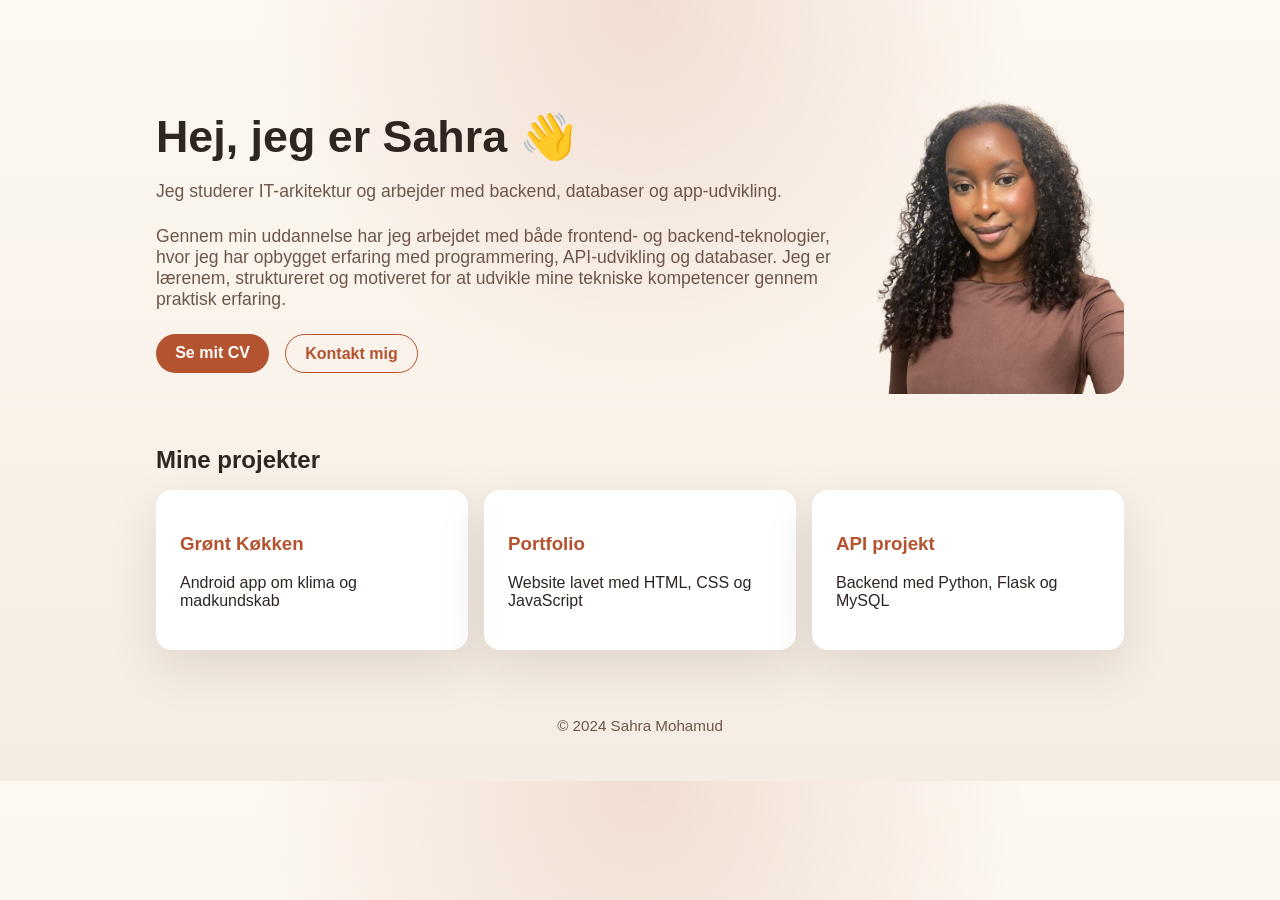
==== index.html @ 96e1d993 "comit" ====
<!DOCTYPE html>
<html lang="da">
<head>
  <meta charset="UTF-8" />
  <meta name="viewport" content="width=device-width, initial-scale=1.0" />
  <title>Sahra Mohamud | Portefølje</title>
  <link rel="stylesheet" href="style.css" />
</head>
<body>
 

  <main>

  <!-- HERO -->
  <section class="hero">
    <div class="hero-text">
      <h1>Hej, jeg er Sahra 👋</h1>
      <p>
        Jeg studerer IT-arkitektur og arbejder med backend, databaser
        og app-udvikling.
      </p>

      <p>
       Gennem min uddannelse har jeg arbejdet med
både frontend- og backend-teknologier, hvor jeg har opbygget erfaring
med programmering, API-udvikling og databaser. Jeg er lærenem,
struktureret og motiveret for at udvikle mine tekniske kompetencer
gennem praktisk erfaring.

      </p>

      <div class="hero-buttons">
        <a href="cv.html" class="btn primary">Se mit CV</a>
        <a href="kontakt.html" class="btn secondary">Kontakt mig</a>
      </div>
    </div>

    <div class="hero-img">
      <img src="billede1.png" alt="Profil billede">
    </div>
    </section>


  <!-- PROJEKTER -->
  <section class="projects">
  <h2>Mine projekter</h2>

  <div class="grid">

    <div class="project">
      <h3>
        <a href="https://github.com/Christian-Skovgaard/gronKokken" target="_blank">
          Grønt Køkken
        </a>
      </h3>
      <p>Android app om klima og madkundskab</p>
    </div>

    <div class="project">
      <h3>
        <a href="https://github.com/nixhajete09/portfolio6-ukraine" target="_blank">
          Portfolio
        </a>
      </h3>
      <p>Website lavet med HTML, CSS og JavaScript</p>
    </div>

    <div class="project">
      <h3>
        <a href="https://github.com/bananpalme/bil-abonnement-eksam" target="_blank">
          API projekt
        </a>
      </h3>
      <p>Backend med Python, Flask og MySQL</p>
    </div>

  </div>
</section>
</main>
  <footer>
    <p>© 2024 Sahra Mohamud</p>
  </footer>

  <script src="script.js"></script>
</body>
</html>
---- style.css ----
:root {
  --bg: #f5ede3;
  --surface: rgba(255, 255, 255, 0.82);
  --surface-border: rgba(86, 63, 50, 0.12);
  --text: #2f2622;
  --muted: #6d564a;
  --accent: #b4532f;
  --accent-strong: #8a3a22;
  --shadow: 0 18px 50px rgba(56, 33, 24, 0.12);
}

* {
  box-sizing: border-box;
}

body {
  margin: 0;
  font-family: "Segoe UI", sans-serif;
  color: var(--text);
  background:
    radial-gradient(circle at top, rgba(180, 83, 47, 0.16), transparent 38%),
    linear-gradient(180deg, #fdf8f2 0%, var(--bg) 100%);
}

header {
  padding: 4rem 1rem 2rem;
  text-align: center;
  color: white;
}

.profile {
  max-width: 760px;
  margin: 0 auto;
  padding: 2.5rem 1.5rem;
  border-radius: 28px;
  background: linear-gradient(135deg, var(--accent) 0%, var(--accent-strong) 100%);
  box-shadow: var(--shadow);
}

.profile h1 {
  margin: 0;
  font-size: clamp(2.2rem, 5vw, 3.6rem);
  letter-spacing: 0.02em;
}

.profile p {
  margin: 0.75rem 0 0;
  font-size: 1.05rem;
  color: rgba(255, 255, 255, 0.9);
}

.page-shell {
  width: min(920px, calc(100% - 2rem));
  margin: 0 auto 3rem;
  display: grid;
  gap: 1.25rem;
}

.card {
  padding: 1.5rem 1.5rem 1.25rem;
  background: var(--surface);
  border: 1px solid var(--surface-border);
  border-radius: 22px;
  box-shadow: var(--shadow);
  backdrop-filter: blur(10px);
}

.card h2 {
  margin: 0 0 0.9rem;
  color: var(--accent-strong);
  font-size: 1.25rem;
  letter-spacing: 0.02em;
}

.card p,
.card li {
  color: var(--muted);
  line-height: 1.7;
}

.card ul {
  margin: 0;
  padding-left: 1.2rem;
}

.card li + li {
  margin-top: 0.55rem;
}

.contact-card p {
  margin: 0.4rem 0;
}

.menu-card {
  grid-column: 1 / -1;
}

.menu-links {
  display: flex;
  flex-wrap: wrap;
  gap: 0.6rem;
}

.menu-link {
  padding: 0.5rem 0.9rem;
  border: 1px solid var(--surface-border);
  border-radius: 999px;
  background: rgba(255, 255, 255, 0.7);
  transition: background 0.2s ease, color 0.2s ease, border-color 0.2s ease;
}

.menu-link:hover {
  background: rgba(180, 83, 47, 0.12);
  border-color: rgba(180, 83, 47, 0.28);
}

.menu-link.current {
  background: var(--accent);
  border-color: var(--accent);
  color: #fff;
}

.menu-link.current:hover {
  color: #fff;
  text-decoration: none;
}

a {
  color: var(--accent);
  text-decoration: none;
  font-weight: 600;
}

a:hover {
  color: var(--accent-strong);
  text-decoration: underline;
}

footer {
  padding: 1.25rem 1rem 2rem;
  text-align: center;
  color: var(--muted);
  font-size: 0.95rem;
}

@media (min-width: 768px) {
  .page-shell {
    grid-template-columns: repeat(2, minmax(0, 1fr));
  }

  #about,
  #contact {
    grid-column: 1 / -1;
  }
}

@media (max-width: 640px) {
  header {
    padding-top: 2rem;
  }

  .profile {
    padding: 2rem 1.1rem;
    border-radius: 22px;
  }

  .card {
    padding: 1.25rem 1.1rem;
    border-radius: 18px;
  }
}

/* HERO */
.hero {
  display: flex;
  align-items: center;
  justify-content: space-between;
  max-width: 1000px;
  margin: 3rem auto;
  gap: 2rem;
  padding: 0 1rem;
}

.hero-text h1 {
  font-size: 2.8rem;
  margin-bottom: 1rem;
}

.hero-text p {
  color: var(--muted);
  font-size: 1.1rem;
  margin-bottom: 1.5rem;
}

.hero-buttons {
  display: flex;
  gap: 1rem;
}

.btn {
  padding: 0.6rem 1.2rem;
  border-radius: 999px;
  font-weight: 600;
}

.primary {
  background: var(--accent);
  color: white;
}

.secondary {
  border: 1px solid var(--accent);
  color: var(--accent);
}

.hero-img img {
  width: 260px;
  border-radius: 20px;
}

/* PROJECTS */
.projects {
  max-width: 1000px;
  margin: 2rem auto;
  padding: 0 1rem;
}

.projects h2 {
  margin-bottom: 1rem;
}

.grid {
  display: grid;
  grid-template-columns: repeat(auto-fit, minmax(220px, 1fr));
  gap: 1rem;
}

.project {
  padding: 1.5rem;
  border-radius: 16px;
  background: white;
  box-shadow: var(--shadow);
  transition: 0.2s;
}

.project:hover {
  transform: translateY(-5px);
}
@media (max-width: 768px) {
  .hero {
    flex-direction: column;
    text-align: center;
  }

  .hero-image img {
    width: 200px;
  }
}
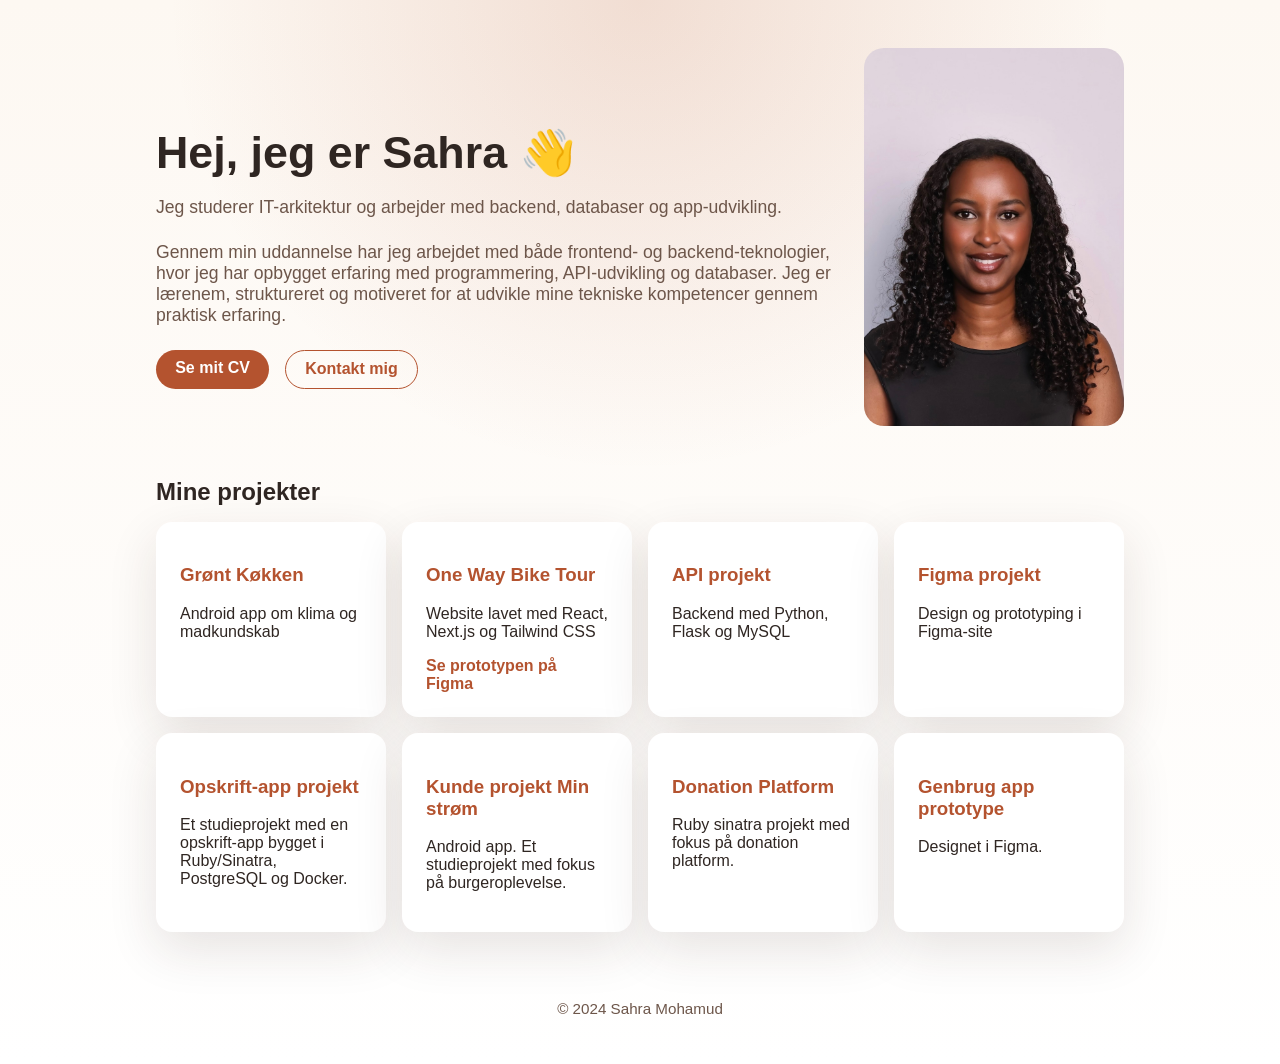
==== commit 29c1c9fa: "Refactor code structure for improved readability and maintainability" ====
--- a/index.html
+++ b/index.html
@@ -36,7 +36,7 @@
     </div>
 
     <div class="hero-img">
-      <img src="billede1.png" alt="Profil billede">
+      <img src="mig.jpg" alt="Profil billede">
     </div>
     </section>
 
@@ -58,11 +58,13 @@
 
     <div class="project">
       <h3>
-        <a href="https://github.com/nixhajete09/portfolio6-ukraine" target="_blank">
-          Portfolio
+        <a href="https://github.com/SahraAW/onewaybiketour.git" target="_blank">
+          One Way Bike Tour
         </a>
       </h3>
-      <p>Website lavet med HTML, CSS og JavaScript</p>
+      <p>Website lavet med React, Next.js og Tailwind CSS</p>
+
+      <a href="https://www.figma.com/design/mg5mOstffd8MHa2hspq5JN/Team-10?node-id=227-28&t=JP3CVZrEBJipaLlZ-1" target="_blank">Se prototypen på Figma</a>
     </div>
 
     <div class="project">
@@ -74,6 +76,47 @@
       <p>Backend med Python, Flask og MySQL</p>
     </div>
 
+    <div class="project">
+      <h3>
+        <a href="https://www.figma.com/site/qvzUd0wH8oq0ZbMYZ7dqFU/Team-7-%7C-sprint?node-id=0-1&t=SPgFCPqDJ8oBPg09-1" target="_blank">
+          Figma projekt
+        </a>
+      </h3>
+      <p>Design og prototyping i Figma-site</p>
+    </div>
+
+    <div class="project">
+      <h3>
+        <a href="https://github.com/Linus-nisse-segmentering/Agile-Linus.git" target="_blank">
+          Opskrift-app projekt
+        </a>
+      </h3>
+      <p>Et studieprojekt med en opskrift-app bygget i Ruby/Sinatra, PostgreSQL og Docker.</p>
+    </div>
+    <div class="project">
+      <h3>
+        <a href="https://github.com/bananpalme/teamb-app-prototype.git" target="_blank">
+          Kunde projekt Min strøm 
+        </a>
+      </h3>
+      <p>Android app. Et studieprojekt med fokus på burgeroplevelse.</p>
+    </div>
+    <div class="project">
+      <h3>
+        <a href="https://github.com/nixhajete09/DonationPlatform.git" target="_blank">
+          Donation Platform
+        </a>
+      </h3>
+      <p>Ruby sinatra projekt med fokus på donation platform.</p>
+    </div>
+     <div class="project">
+      <h3>
+        <a href="https://www.figma.com/design/6XKKFBqlmZDq0fyRTMltkD/Prototype?node-id=0-1&t=a9snb6SSerslCWxj-1" target="_blank">
+         Genbrug app prototype 
+        </a>
+      </h3>
+      <p>Designet i Figma.</p>
+    </div>
   </div>
 </section>
 </main>
--- a/style.css
+++ b/style.css
@@ -1,5 +1,5 @@
 :root {
-  --bg: #f5ede3;
+  --bg: #ffffff;
   --surface: rgba(255, 255, 255, 0.82);
   --surface-border: rgba(86, 63, 50, 0.12);
   --text: #2f2622;
